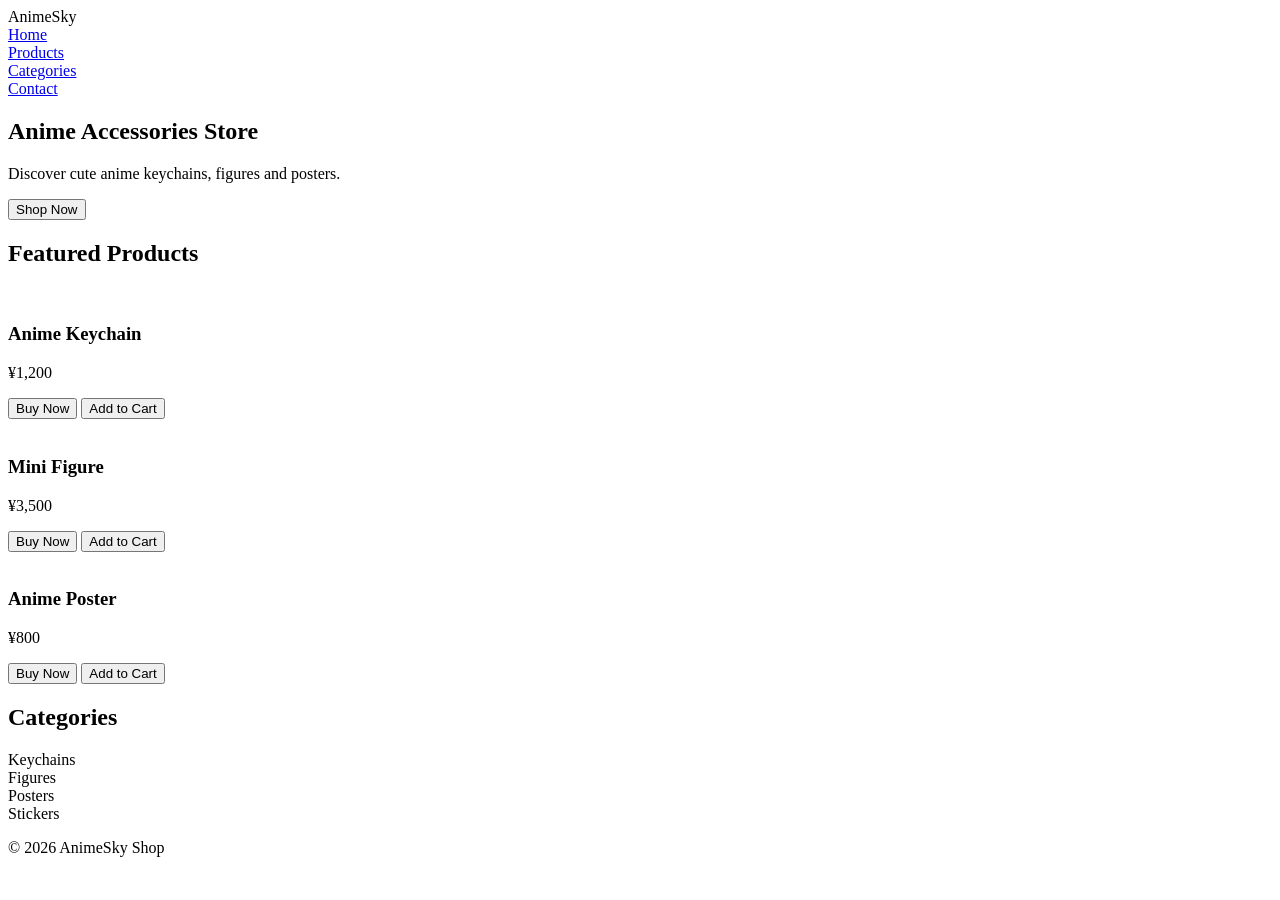
==== index.html @ cdcaaf98 "Add files via upload" ====
<!DOCTYPE html>
<html lang="en">
<head>
    <meta charset="UTF-8">
    <meta name="viewport" content="width=device-width, initial-scale=1.0">
    <title>Anime Sky Shop</title>
    <link rel="stylesheet" href="/assets/css/style.css">
</head>
<body>

    <header class="header">
        <a class="header__logo">AnimeSky</a>

        <nav class="header__nav">
            <div class="header__nav-item">
                <a href="#">Home</a>
            </div>
            
            <div class="header__nav-item">
                <a href="#">Products</a>
            </div>
            
            <div class="header__nav-item">
                <a href="#">Categories</a>
            </div>
           
            <div class="header__nav-item">
                <a href="#">Contact</a>
            </div>
           
        </nav>
    </header>

    <section class="hero">
        <h1>Anime Accessories Store</h1>
        <p>
            Discover cute anime keychains,
            figures and posters.
        </p>

        <button>Shop Now</button>
    </section>

    <main>

        <section class="products">

            <h2>Featured Products</h2>

            <div class="product-grid">

                <div class="product-card">
                    <img class="product-card_img" src="https://via.placeholder.com/200" alt="">
                    <h3>Anime Keychain</h3>
                    <p>¥1,200</p>
                    <!-- Buy/Add button -->
                    <div class="product-card__buttons">
                        <button class="product-card__cart-buy">Buy Now</button>
                        <button class="product-card__add-to-cart">Add to Cart</button>
                    </div>
                </div>

                <div  class="product-card">
                    <img class="product-card_img" src="https://via.placeholder.com/200" alt="">
                    <h3>Mini Figure</h3>
                    <p>¥3,500</p>
                    <!-- Buy/Add button -->
                    <div class="product-card__buttons">
                        <button class="product-card__cart-buy">Buy Now</button>
                        <button class="product-card__add-to-cart">Add to Cart</button>
                    </div>
                </div>

                <div class="product-card">
                    <img class="product-card_img" src="https://via.placeholder.com/200" alt="">
                    <h3>Anime Poster</h3>
                    <p>¥800</p>
                    <!-- Buy/Add button -->
                    <div class="product-card__buttons">
                        <button class="product-card__cart-buy">Buy Now</button>
                        <button class="product-card__add-to-cart">Add to Cart</button>
                    </div>
                </div>

            </div>

        </section>

        <section class="categories">

            <h2>Categories</h2>

            <div class="category-list">

                <div class="category">Keychains</div>
                <div class="category">Figures</div>
                <div class="category">Posters</div>
                <div class="category">Stickers</div>

            </div>

        </section>

    </main>

    <footer>
        <p>© 2026 AnimeSky Shop</p>
    </footer>

</body>
</html>
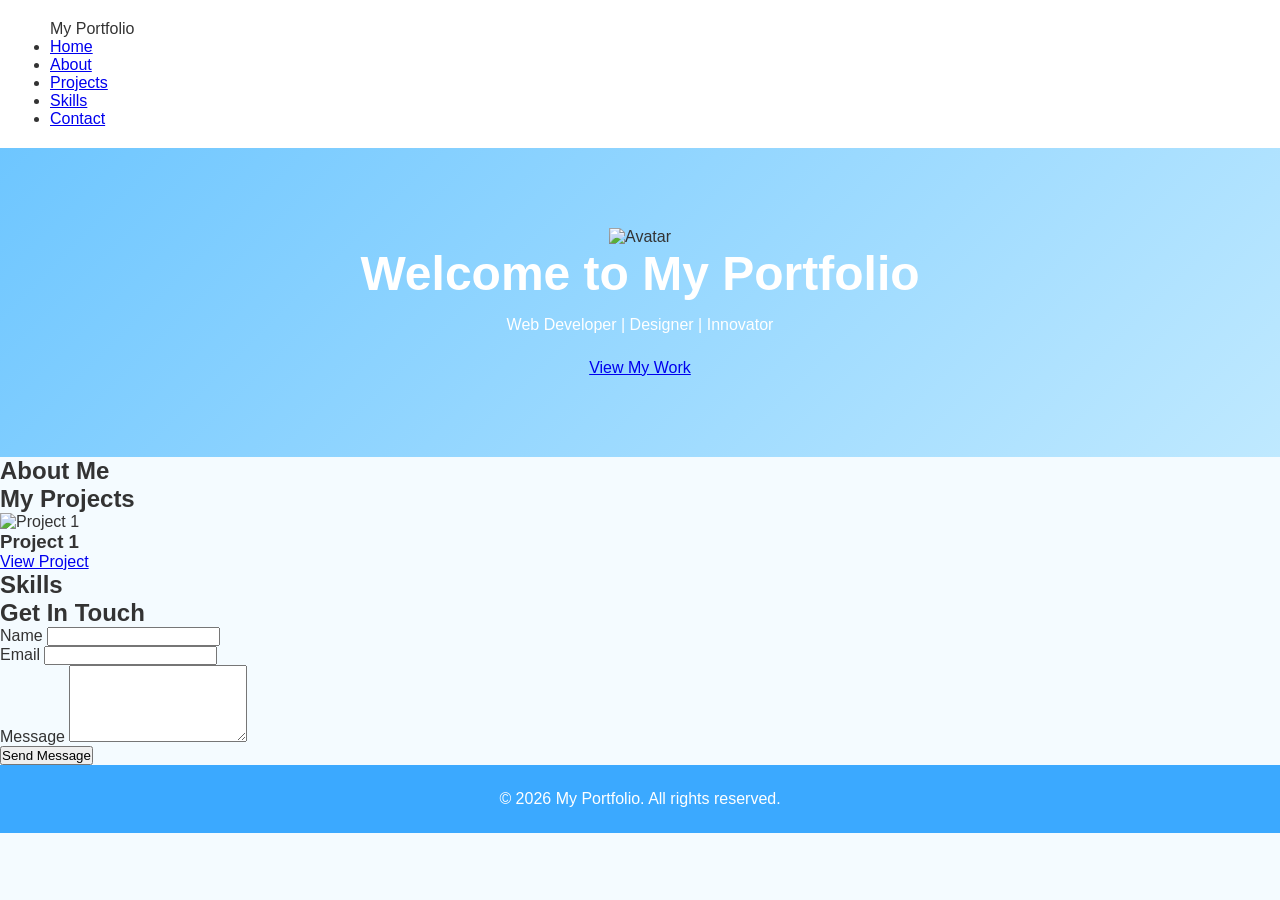
==== commit c0ed3cb1: "Update index.html - Portfolio main page with complete structure" ====
--- a/index.html
+++ b/index.html
@@ -1,111 +1,108 @@
-<!DOCTYPE html>
-<html lang="en">
-<head>
-    <meta charset="UTF-8">
-    <meta name="viewport" content="width=device-width, initial-scale=1.0">
-    <title>Anime Sky Shop</title>
-    <link rel="stylesheet" href="/assets/css/style.css">
-</head>
-<body>
-
-    <header class="header">
-        <a class="header__logo">AnimeSky</a>
-
-        <nav class="header__nav">
-            <div class="header__nav-item">
-                <a href="#">Home</a>
-            </div>
-            
-            <div class="header__nav-item">
-                <a href="#">Products</a>
-            </div>
-            
-            <div class="header__nav-item">
-                <a href="#">Categories</a>
-            </div>
-           
-            <div class="header__nav-item">
-                <a href="#">Contact</a>
-            </div>
-           
-        </nav>
-    </header>
-
-    <section class="hero">
-        <h1>Anime Accessories Store</h1>
-        <p>
-            Discover cute anime keychains,
-            figures and posters.
-        </p>
-
-        <button>Shop Now</button>
-    </section>
-
-    <main>
-
-        <section class="products">
-
-            <h2>Featured Products</h2>
-
-            <div class="product-grid">
-
-                <div class="product-card">
-                    <img class="product-card_img" src="https://via.placeholder.com/200" alt="">
-                    <h3>Anime Keychain</h3>
-                    <p>¥1,200</p>
-                    <!-- Buy/Add button -->
-                    <div class="product-card__buttons">
-                        <button class="product-card__cart-buy">Buy Now</button>
-                        <button class="product-card__add-to-cart">Add to Cart</button>
-                    </div>
-                </div>
-
-                <div  class="product-card">
-                    <img class="product-card_img" src="https://via.placeholder.com/200" alt="">
-                    <h3>Mini Figure</h3>
-                    <p>¥3,500</p>
-                    <!-- Buy/Add button -->
-                    <div class="product-card__buttons">
-                        <button class="product-card__cart-buy">Buy Now</button>
-                        <button class="product-card__add-to-cart">Add to Cart</button>
-                    </div>
-                </div>
-
-                <div class="product-card">
-                    <img class="product-card_img" src="https://via.placeholder.com/200" alt="">
-                    <h3>Anime Poster</h3>
-                    <p>¥800</p>
-                    <!-- Buy/Add button -->
-                    <div class="product-card__buttons">
-                        <button class="product-card__cart-buy">Buy Now</button>
-                        <button class="product-card__add-to-cart">Add to Cart</button>
-                    </div>
-                </div>
-
-            </div>
-
-        </section>
-
-        <section class="categories">
-
-            <h2>Categories</h2>
-
-            <div class="category-list">
-
-                <div class="category">Keychains</div>
-                <div class="category">Figures</div>
-                <div class="category">Posters</div>
-                <div class="category">Stickers</div>
-
-            </div>
-
-        </section>
-
-    </main>
-
-    <footer>
-        <p>© 2026 AnimeSky Shop</p>
-    </footer>
-
-</body>
-</html>+<!DOCTYPE html>
+<html lang="vi">
+<head>
+    <meta charset="UTF-8">
+    <meta name="viewport" content="width=device-width, initial-scale=1.0">
+    <title>My Portfolio</title>
+    <link rel="stylesheet" href="style.css">
+</head>
+<body>
+    <!-- Header/Navigation -->
+    <header>
+        <nav class="navbar">
+            <div class="container">
+                <div class="logo">My Portfolio</div>
+                <ul class="nav-menu">
+                    <li><a href="#home">Home</a></li>
+                    <li><a href="#about">About</a></li>
+                    <li><a href="#projects">Projects</a></li>
+                    <li><a href="#skills">Skills</a></li>
+                    <li><a href="#contact">Contact</a></li>
+                </ul>
+            </div>
+        </nav>
+    </header>
+
+    <!-- Hero Section -->
+    <section id="home" class="hero">
+        <div class="container">
+            <div class="hero-content">
+                <img src="images/avatar.jpg" alt="Avatar" class="avatar">
+                <h1>Welcome to My Portfolio</h1>
+                <p class="subtitle">Web Developer | Designer | Innovator</p>
+                <a href="#projects" class="cta-button">View My Work</a>
+            </div>
+        </div>
+    </section>
+
+    <!-- About Section -->
+    <section id="about" class="about">
+        <div class="container">
+            <h2>About Me</h2>
+            <p class="section-content">
+                <!-- Content will be added here -->
+            </p>
+        </div>
+    </section>
+
+    <!-- Projects Section -->
+    <section id="projects" class="projects">
+        <div class="container">
+            <h2>My Projects</h2>
+            <div class="projects-grid">
+                <div class="project-card">
+                    <img src="images/project1.jpg" alt="Project 1">
+                    <h3>Project 1</h3>
+                    <p class="project-description"><!-- Description will be added here --></p>
+                    <a href="#" class="project-link">View Project</a>
+                </div>
+                <!-- More project cards will be added here -->
+            </div>
+        </div>
+    </section>
+
+    <!-- Skills Section -->
+    <section id="skills" class="skills">
+        <div class="container">
+            <h2>Skills</h2>
+            <div class="skills-grid">
+                <!-- Skills will be added here -->
+            </div>
+        </div>
+    </section>
+
+    <!-- Contact Section -->
+    <section id="contact" class="contact">
+        <div class="container">
+            <h2>Get In Touch</h2>
+            <form class="contact-form">
+                <div class="form-group">
+                    <label for="name">Name</label>
+                    <input type="text" id="name" name="name" required>
+                </div>
+                <div class="form-group">
+                    <label for="email">Email</label>
+                    <input type="email" id="email" name="email" required>
+                </div>
+                <div class="form-group">
+                    <label for="message">Message</label>
+                    <textarea id="message" name="message" rows="5" required></textarea>
+                </div>
+                <button type="submit" class="submit-btn">Send Message</button>
+            </form>
+        </div>
+    </section>
+
+    <!-- Footer -->
+    <footer>
+        <div class="container">
+            <p>&copy; 2026 My Portfolio. All rights reserved.</p>
+            <div class="social-links">
+                <!-- Social media links will be added here -->
+            </div>
+        </div>
+    </footer>
+
+    <script src="script.js"></script>
+</body>
+</html>
--- a/style.css
+++ b/style.css
@@ -0,0 +1,205 @@
+*{
+    margin:0;
+    padding:0;
+    box-sizing:border-box;
+}
+
+body{
+    font-family:Arial, sans-serif;
+    background:#f4fbff;
+    color:#333;
+}
+
+/* HEADER */
+
+header{
+    background:white;
+    padding:20px 50px;
+
+    display:flex;
+    justify-content:space-between;
+    align-items:center;
+
+    box-shadow:0 2px 10px rgba(0,0,0,0.08);
+}
+
+.header__logo {
+    font-size:28px;
+    font-weight:bold;
+    color:#3ba9ff;
+    cursor: pointer;
+}
+
+.header__nav {
+    display:flex;
+    gap:25px;
+}
+
+.header__nav-item a {
+    text-decoration:none;
+    color:#333;
+    font-weight:600;
+    position: relative;
+}
+.header__nav-item a::after {
+    content: "";
+    position: absolute;
+    left: 0;
+    bottom:0;
+    width: 0;
+    height: 2px;
+    background-color: #82d3ff
+;
+    transition: width .3s ease;
+}
+.header__nav-item a:hover::after {
+    width: 100%;
+}
+
+/* HERO */
+
+.hero{
+    text-align:center;
+    padding:80px 20px;
+
+    background:linear-gradient(
+        135deg,
+        #6ec6ff,
+        #bfe9ff
+    );
+}
+
+.hero h1{
+    font-size:48px;
+    margin-bottom:15px;
+    color:white;
+}
+
+.hero p{
+    color:white;
+    margin-bottom:25px;
+}
+
+.hero button{
+    background:white;
+    color:#3ba9ff;
+    border:none;
+    padding:12px 25px;
+    border-radius:30px;
+    cursor:pointer;
+    font-weight:bold;
+}
+
+/* PRODUCT */
+
+.products{
+    padding:60px 50px;
+}
+
+.products h2{
+    text-align:center;
+    margin-bottom:30px;
+}
+
+.product-grid{
+    display:flex;
+    gap:30px;
+    justify-content:center;
+    flex-wrap:wrap;
+}
+
+.product-card{
+    background:white;
+    width:250px;
+
+    border-radius:20px;
+
+    padding:20px;
+
+    text-align:center;
+
+    box-shadow:
+        0 5px 15px rgba(0,0,0,0.08);
+
+    transition:0.3s;
+}
+
+.product-card:hover{
+    transform:translateY(-8px);
+}
+.product-card__cart-buy{
+    padding:8px 19px;
+    margin-top: 8px;
+    border: none;
+    border-radius:30px;
+    cursor: pointer;
+    background-color: #ff9c39e0;
+    color: #484848;
+    font-weight: 600;
+    transition: .3s;
+
+}
+.product-card__cart-buy:hover {
+    background-color: #cf9357e0;
+}
+
+.product-card__add-to-cart {
+    padding:8px 12px;
+    margin-top: 8px;
+    border: none;
+    border-radius:30px;
+    cursor: pointer;
+    background-color: #5fafe8e0;
+    color: #fff;
+    font-weight: 700;
+    transition: .3s;
+}
+.product-card__add-to-cart:hover {
+    background-color: #5195c5e0;
+}
+.product-card_img{
+    width:100%;
+    border-radius:15px;
+}
+
+.product-card h3{
+    margin:15px 0;
+}
+
+/* CATEGORY */
+
+.categories{
+    padding:60px 50px;
+}
+
+.categories h2{
+    text-align:center;
+    margin-bottom:25px;
+}
+
+.category-list{
+    display:flex;
+    justify-content:center;
+    gap:20px;
+    flex-wrap:wrap;
+}
+
+.category{
+    background:#dff4ff;
+    color:#0088dd;
+
+    padding:15px 25px;
+
+    border-radius:30px;
+
+    font-weight:bold;
+}
+
+/* FOOTER */
+
+footer{
+    background:#3ba9ff;
+    color:white;
+    text-align:center;
+    padding:25px;
+}
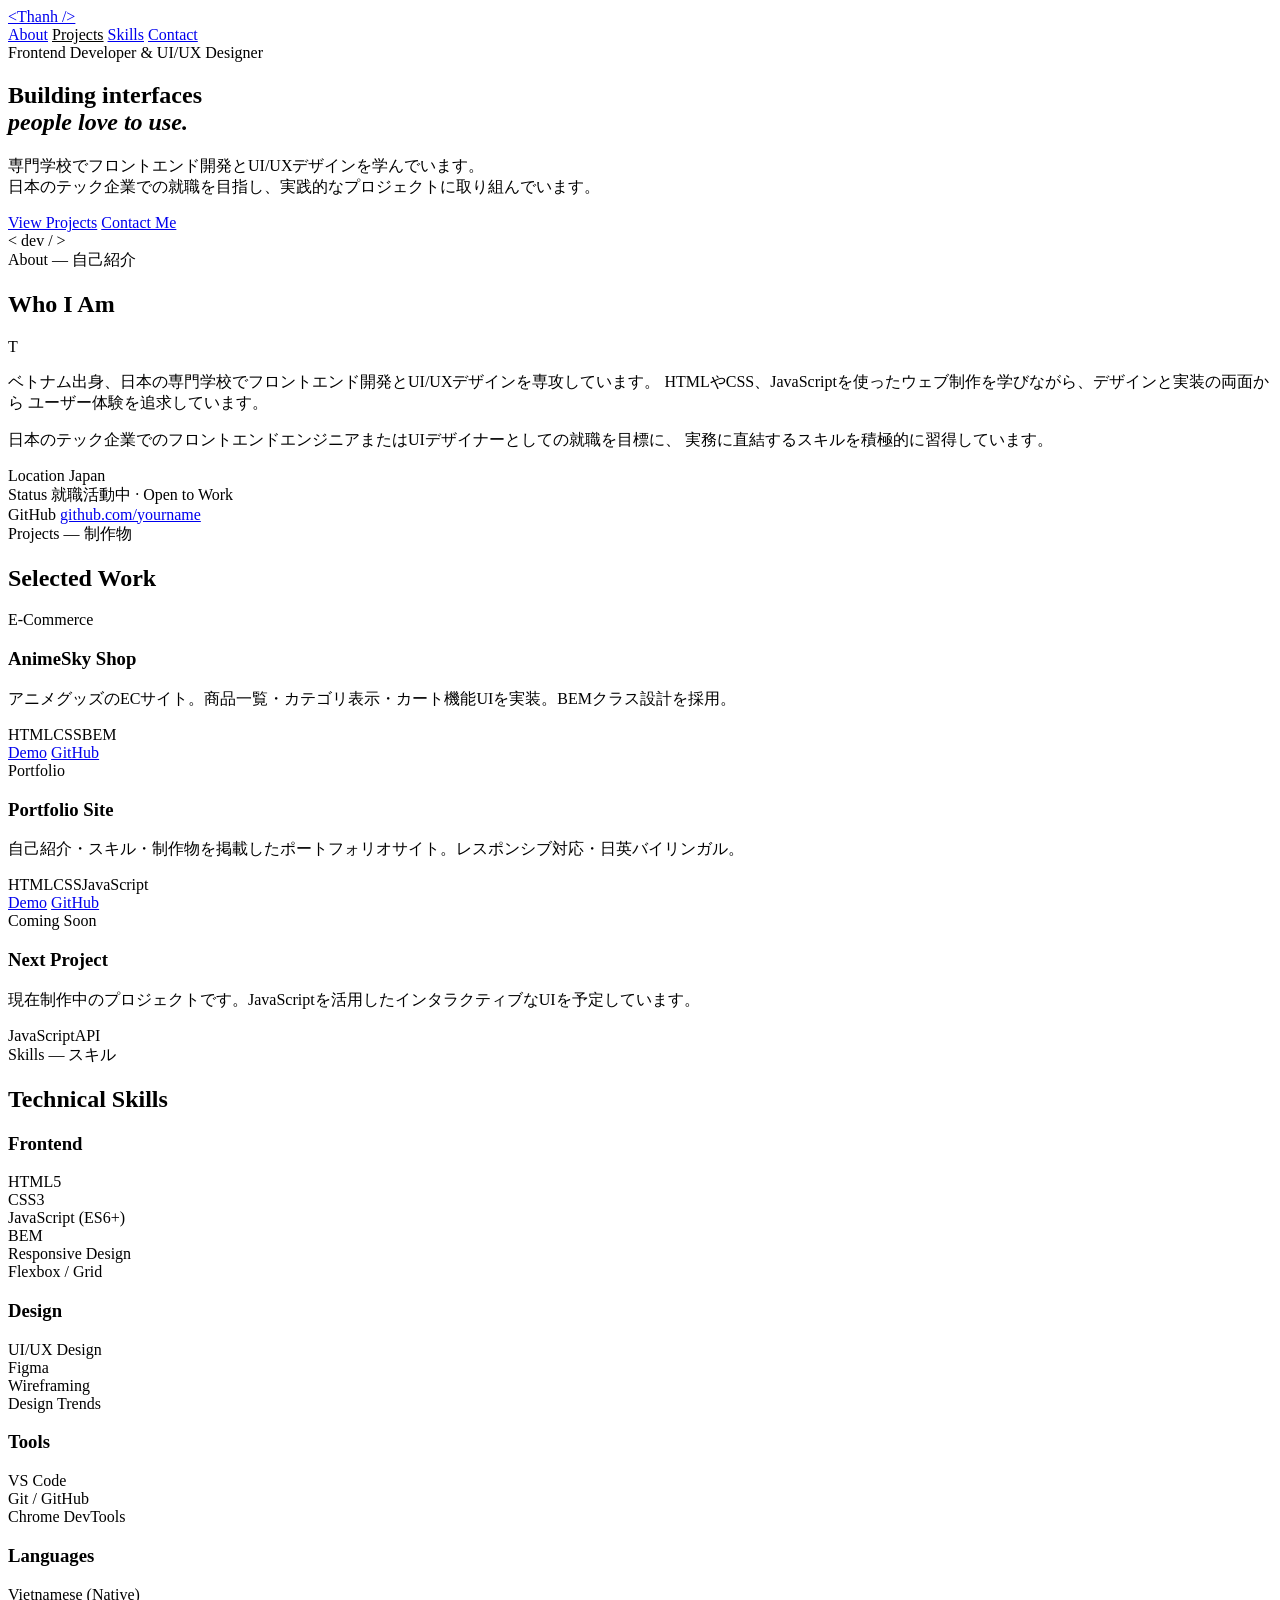
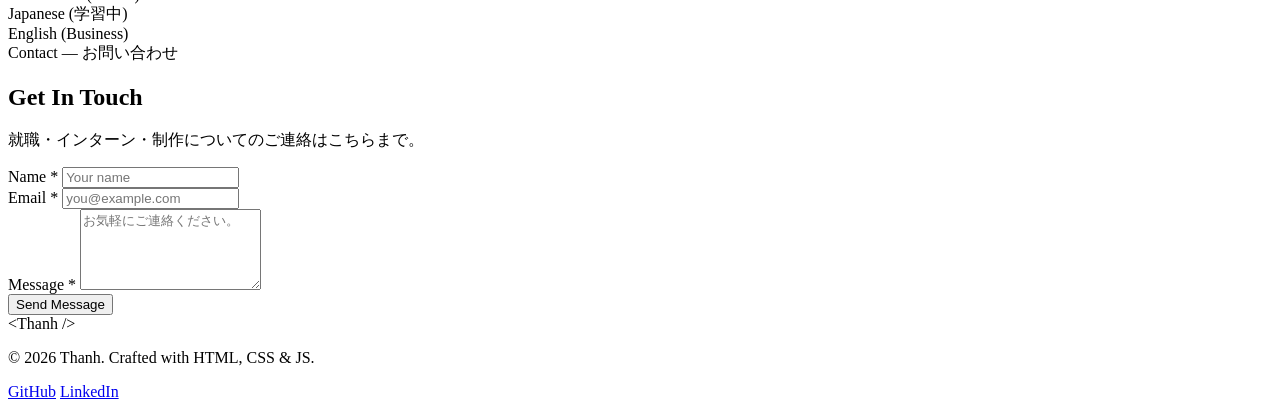
==== commit b8ee5ac0: "Add files via upload" ====
--- a/index.html
+++ b/index.html
@@ -1,104 +1,236 @@
 <!DOCTYPE html>
-<html lang="vi">
+<html lang="ja">
 <head>
     <meta charset="UTF-8">
     <meta name="viewport" content="width=device-width, initial-scale=1.0">
-    <title>My Portfolio</title>
+    <title>Thanh — Frontend Developer & UI/UX Designer</title>
+    <link rel="preconnect" href="https://fonts.googleapis.com">
+    <link href="https://fonts.googleapis.com/css2?family=Noto+Sans+JP:wght@400;500;700&family=Inter:wght@400;500;600;700&display=swap" rel="stylesheet">
     <link rel="stylesheet" href="style.css">
 </head>
 <body>
-    <!-- Header/Navigation -->
-    <header>
-        <nav class="navbar">
-            <div class="container">
-                <div class="logo">My Portfolio</div>
-                <ul class="nav-menu">
-                    <li><a href="#home">Home</a></li>
-                    <li><a href="#about">About</a></li>
-                    <li><a href="#projects">Projects</a></li>
-                    <li><a href="#skills">Skills</a></li>
-                    <li><a href="#contact">Contact</a></li>
-                </ul>
-            </div>
+
+    <!-- Header -->
+    <header class="header">
+        <a class="header__logo" href="#">&lt;Thanh /&gt;</a>
+        <nav class="header__nav">
+            <a href="#about">About</a>
+            <a href="#projects">Projects</a>
+            <a href="#skills">Skills</a>
+            <a href="#contact">Contact</a>
         </nav>
     </header>
 
-    <!-- Hero Section -->
-    <section id="home" class="hero">
-        <div class="container">
-            <div class="hero-content">
-                <img src="images/avatar.jpg" alt="Avatar" class="avatar">
-                <h1>Welcome to My Portfolio</h1>
-                <p class="subtitle">Web Developer | Designer | Innovator</p>
-                <a href="#projects" class="cta-button">View My Work</a>
-            </div>
-        </div>
-    </section>
-
-    <!-- About Section -->
-    <section id="about" class="about">
-        <div class="container">
-            <h2>About Me</h2>
-            <p class="section-content">
-                <!-- Content will be added here -->
+    <!-- Hero -->
+    <section class="hero" id="home">
+        <div class="hero__inner">
+            <span class="hero__label">Frontend Developer &amp; UI/UX Designer</span>
+            <h1 class="hero__title">
+                Building interfaces<br>
+                <em>people love to use.</em>
+            </h1>
+            <p class="hero__sub">
+                専門学校でフロントエンド開発とUI/UXデザインを学んでいます。<br>
+                日本のテック企業での就職を目指し、実践的なプロジェクトに取り組んでいます。
             </p>
-        </div>
-    </section>
-
-    <!-- Projects Section -->
-    <section id="projects" class="projects">
-        <div class="container">
-            <h2>My Projects</h2>
-            <div class="projects-grid">
-                <div class="project-card">
-                    <img src="images/project1.jpg" alt="Project 1">
-                    <h3>Project 1</h3>
-                    <p class="project-description"><!-- Description will be added here --></p>
-                    <a href="#" class="project-link">View Project</a>
-                </div>
-                <!-- More project cards will be added here -->
-            </div>
-        </div>
-    </section>
-
-    <!-- Skills Section -->
-    <section id="skills" class="skills">
-        <div class="container">
-            <h2>Skills</h2>
-            <div class="skills-grid">
-                <!-- Skills will be added here -->
-            </div>
-        </div>
-    </section>
-
-    <!-- Contact Section -->
-    <section id="contact" class="contact">
-        <div class="container">
-            <h2>Get In Touch</h2>
-            <form class="contact-form">
+            <div class="hero__actions">
+                <a href="#projects" class="btn btn--primary">View Projects</a>
+                <a href="#contact" class="btn btn--ghost">Contact Me</a>
+            </div>
+        </div>
+        <div class="hero__bracket" aria-hidden="true">
+            <span class="bracket bracket--open">&lt;</span>
+            <span class="bracket__word">dev</span>
+            <span class="bracket--slash">/</span>
+            <span class="bracket bracket--close">&gt;</span>
+        </div>
+    </section>
+
+    <!-- About -->
+    <section class="section about" id="about">
+        <div class="container">
+            <div class="section__header">
+                <span class="section__eyebrow">About — 自己紹介</span>
+                <h2 class="section__title">Who I Am</h2>
+            </div>
+            <div class="about__grid">
+                <div class="about__avatar-wrap">
+                    <div class="about__avatar-placeholder">T</div>
+                </div>
+                <div class="about__text">
+                    <p>
+                        ベトナム出身、日本の専門学校でフロントエンド開発とUI/UXデザインを専攻しています。
+                        HTMLやCSS、JavaScriptを使ったウェブ制作を学びながら、デザインと実装の両面から
+                        ユーザー体験を追求しています。
+                    </p>
+                    <p>
+                        日本のテック企業でのフロントエンドエンジニアまたはUIデザイナーとしての就職を目標に、
+                        実務に直結するスキルを積極的に習得しています。
+                    </p>
+                    <div class="about__meta">
+                        <div class="about__meta-item">
+                            <span class="about__meta-label">Location</span>
+                            <span>Japan</span>
+                        </div>
+                        <div class="about__meta-item">
+                            <span class="about__meta-label">Status</span>
+                            <span class="status-badge">就職活動中 · Open to Work</span>
+                        </div>
+                        <div class="about__meta-item">
+                            <span class="about__meta-label">GitHub</span>
+                            <a href="https://github.com/" target="_blank" rel="noopener">github.com/yourname</a>
+                        </div>
+                    </div>
+                </div>
+            </div>
+        </div>
+    </section>
+
+    <!-- Projects -->
+    <section class="section projects" id="projects">
+        <div class="container">
+            <div class="section__header">
+                <span class="section__eyebrow">Projects — 制作物</span>
+                <h2 class="section__title">Selected Work</h2>
+            </div>
+            <div class="projects__grid">
+
+                <article class="project-card">
+                    <div class="project-card__img project-card__img--anime">
+                        <span class="project-card__tag">E-Commerce</span>
+                    </div>
+                    <div class="project-card__body">
+                        <h3>AnimeSky Shop</h3>
+                        <p>アニメグッズのECサイト。商品一覧・カテゴリ表示・カート機能UIを実装。BEMクラス設計を採用。</p>
+                        <div class="project-card__stack">
+                            <span>HTML</span><span>CSS</span><span>BEM</span>
+                        </div>
+                        <div class="project-card__links">
+                            <a href="#" class="btn btn--sm">Demo</a>
+                            <a href="https://github.com/" target="_blank" rel="noopener" class="btn btn--sm btn--outline">GitHub</a>
+                        </div>
+                    </div>
+                </article>
+
+                <article class="project-card">
+                    <div class="project-card__img project-card__img--portfolio">
+                        <span class="project-card__tag">Portfolio</span>
+                    </div>
+                    <div class="project-card__body">
+                        <h3>Portfolio Site</h3>
+                        <p>自己紹介・スキル・制作物を掲載したポートフォリオサイト。レスポンシブ対応・日英バイリンガル。</p>
+                        <div class="project-card__stack">
+                            <span>HTML</span><span>CSS</span><span>JavaScript</span>
+                        </div>
+                        <div class="project-card__links">
+                            <a href="#" class="btn btn--sm">Demo</a>
+                            <a href="https://github.com/" target="_blank" rel="noopener" class="btn btn--sm btn--outline">GitHub</a>
+                        </div>
+                    </div>
+                </article>
+
+                <!-- Placeholder for next project -->
+                <article class="project-card project-card--coming">
+                    <div class="project-card__img project-card__img--empty">
+                        <span class="project-card__tag">Coming Soon</span>
+                    </div>
+                    <div class="project-card__body">
+                        <h3>Next Project</h3>
+                        <p>現在制作中のプロジェクトです。JavaScriptを活用したインタラクティブなUIを予定しています。</p>
+                        <div class="project-card__stack">
+                            <span>JavaScript</span><span>API</span>
+                        </div>
+                    </div>
+                </article>
+
+            </div>
+        </div>
+    </section>
+
+    <!-- Skills -->
+    <section class="section skills" id="skills">
+        <div class="container">
+            <div class="section__header">
+                <span class="section__eyebrow">Skills — スキル</span>
+                <h2 class="section__title">Technical Skills</h2>
+            </div>
+            <div class="skills__groups">
+                <div class="skills__group">
+                    <h3 class="skills__group-title">Frontend</h3>
+                    <div class="skills__list">
+                        <div class="skill-chip skill-chip--strong">HTML5</div>
+                        <div class="skill-chip skill-chip--strong">CSS3</div>
+                        <div class="skill-chip skill-chip--strong">JavaScript (ES6+)</div>
+                        <div class="skill-chip">BEM</div>
+                        <div class="skill-chip">Responsive Design</div>
+                        <div class="skill-chip">Flexbox / Grid</div>
+                    </div>
+                </div>
+                <div class="skills__group">
+                    <h3 class="skills__group-title">Design</h3>
+                    <div class="skills__list">
+                        <div class="skill-chip skill-chip--strong">UI/UX Design</div>
+                        <div class="skill-chip">Figma</div>
+                        <div class="skill-chip">Wireframing</div>
+                        <div class="skill-chip">Design Trends</div>
+                    </div>
+                </div>
+                <div class="skills__group">
+                    <h3 class="skills__group-title">Tools</h3>
+                    <div class="skills__list">
+                        <div class="skill-chip skill-chip--strong">VS Code</div>
+                        <div class="skill-chip">Git / GitHub</div>
+                        <div class="skill-chip">Chrome DevTools</div>
+                    </div>
+                </div>
+                <div class="skills__group">
+                    <h3 class="skills__group-title">Languages</h3>
+                    <div class="skills__list">
+                        <div class="skill-chip">Vietnamese (Native)</div>
+                        <div class="skill-chip">Japanese (学習中)</div>
+                        <div class="skill-chip">English (Business)</div>
+                    </div>
+                </div>
+            </div>
+        </div>
+    </section>
+
+    <!-- Contact -->
+    <section class="section contact" id="contact">
+        <div class="container">
+            <div class="section__header">
+                <span class="section__eyebrow">Contact — お問い合わせ</span>
+                <h2 class="section__title">Get In Touch</h2>
+                <p class="section__desc">就職・インターン・制作についてのご連絡はこちらまで。</p>
+            </div>
+            <form class="contact__form" id="contactForm" novalidate>
+                <div class="form-row">
+                    <div class="form-group">
+                        <label for="name">Name <span class="form-required">*</span></label>
+                        <input type="text" id="name" name="name" placeholder="Your name" required>
+                    </div>
+                    <div class="form-group">
+                        <label for="email">Email <span class="form-required">*</span></label>
+                        <input type="email" id="email" name="email" placeholder="you@example.com" required>
+                    </div>
+                </div>
                 <div class="form-group">
-                    <label for="name">Name</label>
-                    <input type="text" id="name" name="name" required>
-                </div>
-                <div class="form-group">
-                    <label for="email">Email</label>
-                    <input type="email" id="email" name="email" required>
-                </div>
-                <div class="form-group">
-                    <label for="message">Message</label>
-                    <textarea id="message" name="message" rows="5" required></textarea>
-                </div>
-                <button type="submit" class="submit-btn">Send Message</button>
+                    <label for="message">Message <span class="form-required">*</span></label>
+                    <textarea id="message" name="message" rows="5" placeholder="お気軽にご連絡ください。" required></textarea>
+                </div>
+                <button type="submit" class="btn btn--primary btn--full">Send Message</button>
             </form>
         </div>
     </section>
 
     <!-- Footer -->
-    <footer>
-        <div class="container">
-            <p>&copy; 2026 My Portfolio. All rights reserved.</p>
-            <div class="social-links">
-                <!-- Social media links will be added here -->
+    <footer class="footer">
+        <div class="container footer__inner">
+            <span class="header__logo">&lt;Thanh /&gt;</span>
+            <p>© 2026 Thanh. Crafted with HTML, CSS &amp; JS.</p>
+            <div class="footer__links">
+                <a href="https://github.com/" target="_blank" rel="noopener">GitHub</a>
+                <a href="#">LinkedIn</a>
             </div>
         </div>
     </footer>
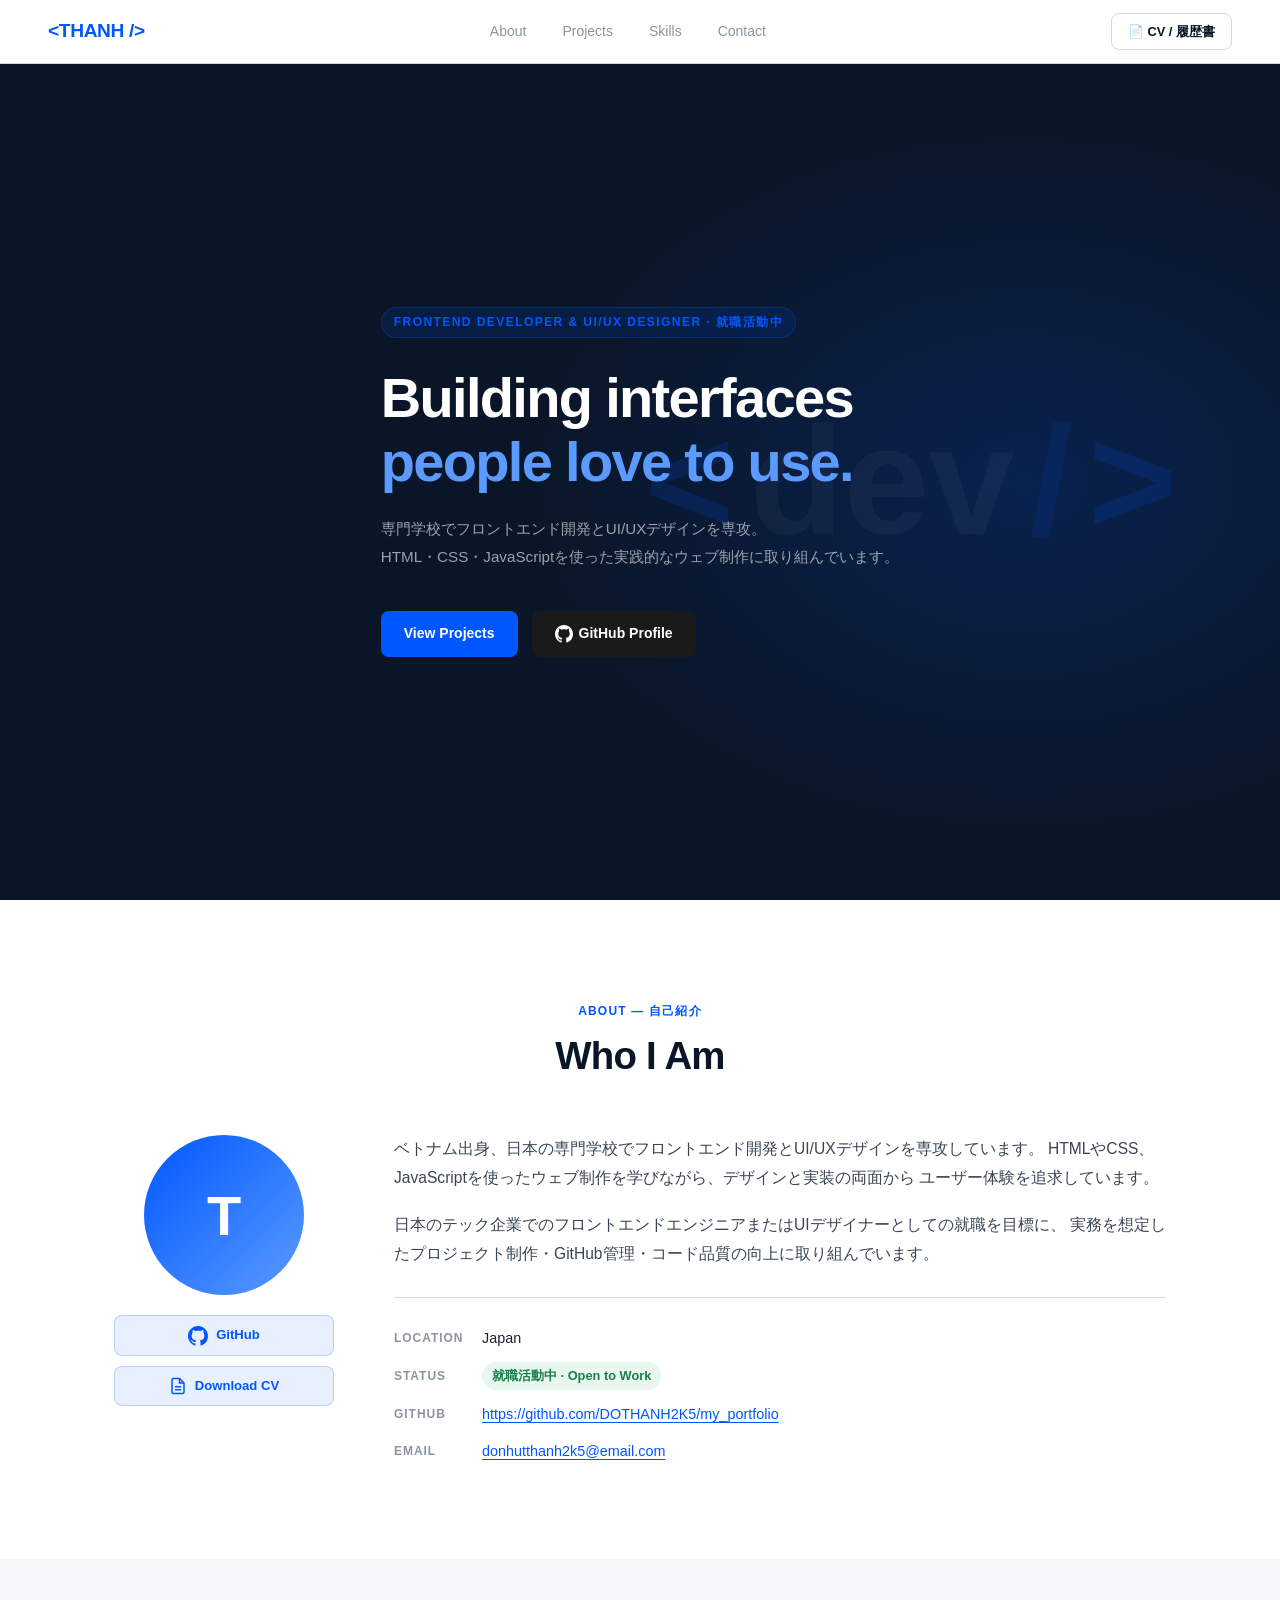
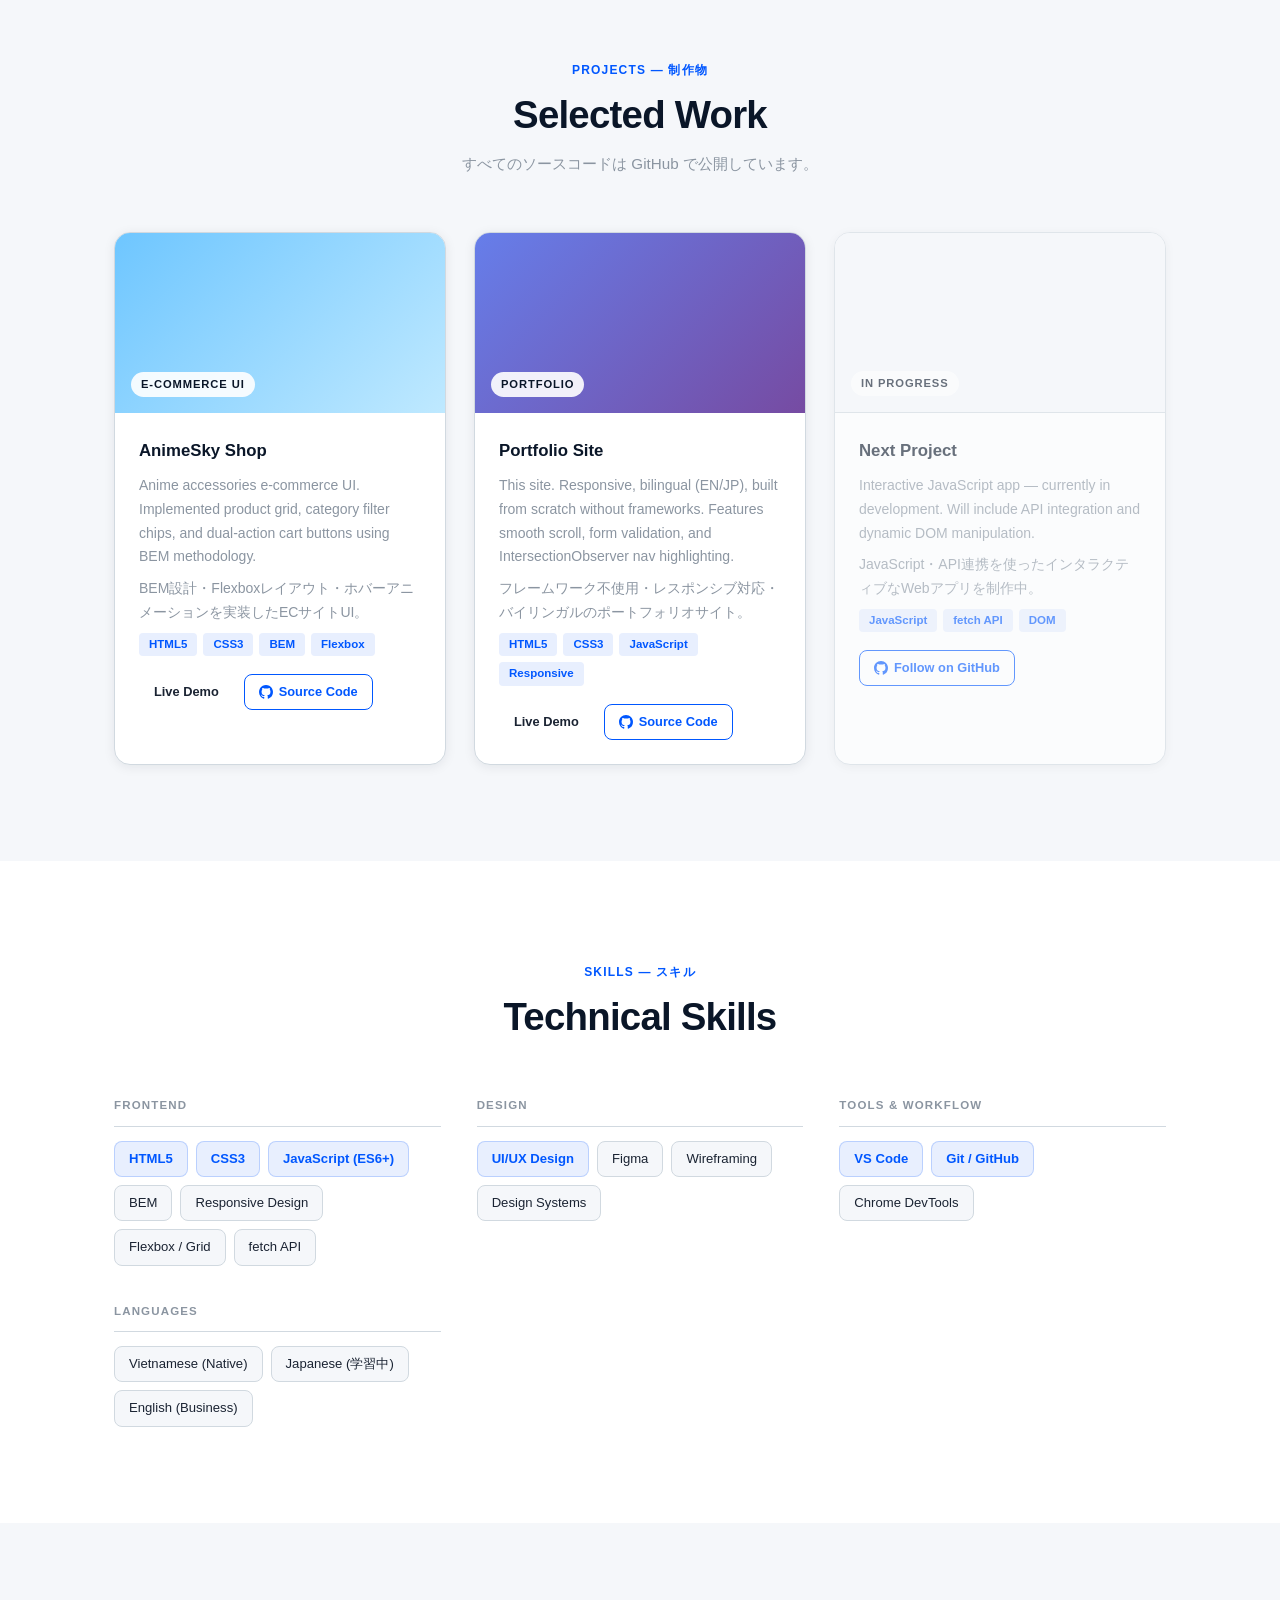
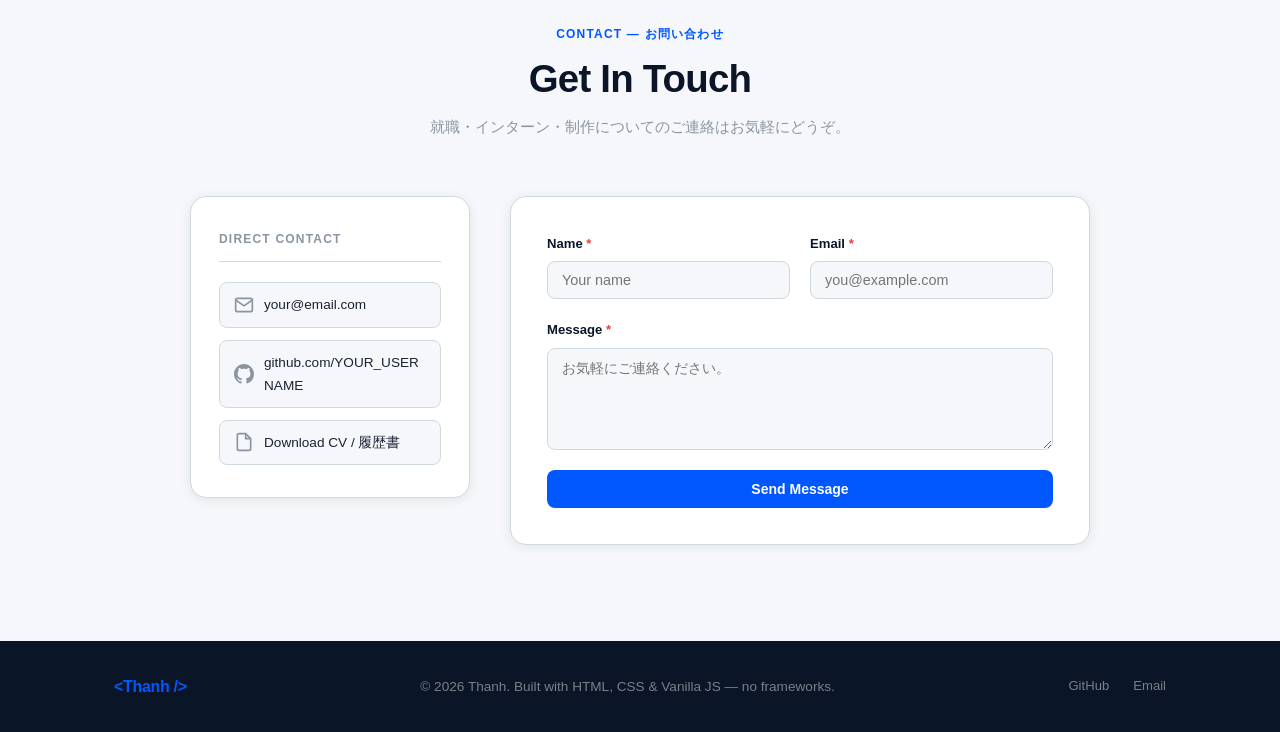
==== commit 3c89cb57: "Initial commit for GitHub Pages deployment" ====
--- a/index.html
+++ b/index.html
@@ -12,30 +12,34 @@
 
     <!-- Header -->
     <header class="header">
-        <a class="header__logo" href="#">&lt;Thanh /&gt;</a>
+        <a class="header__logo" href="#">&lt;THANH /&gt;</a>
         <nav class="header__nav">
             <a href="#about">About</a>
             <a href="#projects">Projects</a>
             <a href="#skills">Skills</a>
             <a href="#contact">Contact</a>
         </nav>
+        <a href="YOUR_CV_LINK_HERE" class="btn btn--cv" target="_blank" rel="noopener">📄 CV / 履歴書</a>
     </header>
 
     <!-- Hero -->
     <section class="hero" id="home">
         <div class="hero__inner">
-            <span class="hero__label">Frontend Developer &amp; UI/UX Designer</span>
+            <span class="hero__label">Frontend Developer &amp; UI/UX Designer · 就職活動中</span>
             <h1 class="hero__title">
                 Building interfaces<br>
                 <em>people love to use.</em>
             </h1>
             <p class="hero__sub">
-                専門学校でフロントエンド開発とUI/UXデザインを学んでいます。<br>
-                日本のテック企業での就職を目指し、実践的なプロジェクトに取り組んでいます。
+                専門学校でフロントエンド開発とUI/UXデザインを専攻。<br>
+                HTML・CSS・JavaScriptを使った実践的なウェブ制作に取り組んでいます。
             </p>
             <div class="hero__actions">
                 <a href="#projects" class="btn btn--primary">View Projects</a>
-                <a href="#contact" class="btn btn--ghost">Contact Me</a>
+                <a href="https://github.com/YOUR_USERNAME" target="_blank" rel="noopener" class="btn btn--github">
+                    <svg width="18" height="18" viewBox="0 0 24 24" fill="currentColor"><path d="M12 0C5.37 0 0 5.37 0 12c0 5.31 3.435 9.795 8.205 11.385.6.105.825-.255.825-.57 0-.285-.015-1.23-.015-2.235-3.015.555-3.795-.735-4.035-1.41-.135-.345-.72-1.41-1.23-1.695-.42-.225-1.02-.78-.015-.795.945-.015 1.62.87 1.845 1.23 1.08 1.815 2.805 1.305 3.495.99.105-.78.42-1.305.765-1.605-2.67-.3-5.46-1.335-5.46-5.925 0-1.305.465-2.385 1.23-3.225-.12-.3-.54-1.53.12-3.18 0 0 1.005-.315 3.3 1.23.96-.27 1.98-.405 3-.405s2.04.135 3 .405c2.295-1.56 3.3-1.23 3.3-1.23.66 1.65.24 2.88.12 3.18.765.84 1.23 1.905 1.23 3.225 0 4.605-2.805 5.625-5.475 5.925.435.375.81 1.095.81 2.22 0 1.605-.015 2.895-.015 3.3 0 .315.225.69.825.57A12.02 12.02 0 0 0 24 12c0-6.63-5.37-12-12-12z"/></svg>
+                    GitHub Profile
+                </a>
             </div>
         </div>
         <div class="hero__bracket" aria-hidden="true">
@@ -56,6 +60,16 @@
             <div class="about__grid">
                 <div class="about__avatar-wrap">
                     <div class="about__avatar-placeholder">T</div>
+                    <div class="about__avatar-links">
+                        <a href="https://github.com/YOUR_USERNAME" target="_blank" rel="noopener" class="about__icon-link">
+                            <svg width="20" height="20" viewBox="0 0 24 24" fill="currentColor"><path d="M12 0C5.37 0 0 5.37 0 12c0 5.31 3.435 9.795 8.205 11.385.6.105.825-.255.825-.57 0-.285-.015-1.23-.015-2.235-3.015.555-3.795-.735-4.035-1.41-.135-.345-.72-1.41-1.23-1.695-.42-.225-1.02-.78-.015-.795.945-.015 1.62.87 1.845 1.23 1.08 1.815 2.805 1.305 3.495.99.105-.78.42-1.305.765-1.605-2.67-.3-5.46-1.335-5.46-5.925 0-1.305.465-2.385 1.23-3.225-.12-.3-.54-1.53.12-3.18 0 0 1.005-.315 3.3 1.23.96-.27 1.98-.405 3-.405s2.04.135 3 .405c2.295-1.56 3.3-1.23 3.3-1.23.66 1.65.24 2.88.12 3.18.765.84 1.23 1.905 1.23 3.225 0 4.605-2.805 5.625-5.475 5.925.435.375.81 1.095.81 2.22 0 1.605-.015 2.895-.015 3.3 0 .315.225.69.825.57A12.02 12.02 0 0 0 24 12c0-6.63-5.37-12-12-12z"/></svg>
+                            GitHub
+                        </a>
+                        <a href="YOUR_CV_LINK_HERE" target="_blank" rel="noopener" class="about__icon-link">
+                            <svg width="18" height="18" viewBox="0 0 24 24" fill="none" stroke="currentColor" stroke-width="2"><path d="M14 2H6a2 2 0 0 0-2 2v16a2 2 0 0 0 2 2h12a2 2 0 0 0 2-2V8z"/><polyline points="14,2 14,8 20,8"/><line x1="16" y1="13" x2="8" y2="13"/><line x1="16" y1="17" x2="8" y2="17"/></svg>
+                            Download CV
+                        </a>
+                    </div>
                 </div>
                 <div class="about__text">
                     <p>
@@ -65,7 +79,7 @@
                     </p>
                     <p>
                         日本のテック企業でのフロントエンドエンジニアまたはUIデザイナーとしての就職を目標に、
-                        実務に直結するスキルを積極的に習得しています。
+                        実務を想定したプロジェクト制作・GitHub管理・コード品質の向上に取り組んでいます。
                     </p>
                     <div class="about__meta">
                         <div class="about__meta-item">
@@ -78,7 +92,11 @@
                         </div>
                         <div class="about__meta-item">
                             <span class="about__meta-label">GitHub</span>
-                            <a href="https://github.com/" target="_blank" rel="noopener">github.com/yourname</a>
+                            <a href="https://github.com/YOUR_USERNAME" target="_blank" rel="noopener">https://github.com/DOTHANH2K5/my_portfolio</a>
+                        </div>
+                        <div class="about__meta-item">
+                            <span class="about__meta-label">Email</span>
+                            <a href="mailto:your@email.com">donhutthanh2k5@email.com</a>
                         </div>
                     </div>
                 </div>
@@ -92,53 +110,83 @@
             <div class="section__header">
                 <span class="section__eyebrow">Projects — 制作物</span>
                 <h2 class="section__title">Selected Work</h2>
+                <p class="section__desc">すべてのソースコードは <a href="https://github.com/YOUR_USERNAME" target="_blank" rel="noopener">GitHub</a> で公開しています。</p>
             </div>
             <div class="projects__grid">
 
+                <!-- Project 1: AnimeSky -->
                 <article class="project-card">
                     <div class="project-card__img project-card__img--anime">
-                        <span class="project-card__tag">E-Commerce</span>
+                        <span class="project-card__tag">E-Commerce UI</span>
                     </div>
                     <div class="project-card__body">
                         <h3>AnimeSky Shop</h3>
-                        <p>アニメグッズのECサイト。商品一覧・カテゴリ表示・カート機能UIを実装。BEMクラス設計を採用。</p>
+                        <p class="project-card__desc--en">
+                            Anime accessories e-commerce UI. Implemented product grid, category filter chips, and dual-action cart buttons using BEM methodology.
+                        </p>
+                        <p class="project-card__desc--ja">
+                            BEM設計・Flexboxレイアウト・ホバーアニメーションを実装したECサイトUI。
+                        </p>
                         <div class="project-card__stack">
-                            <span>HTML</span><span>CSS</span><span>BEM</span>
+                            <span>HTML5</span><span>CSS3</span><span>BEM</span><span>Flexbox</span>
                         </div>
                         <div class="project-card__links">
-                            <a href="#" class="btn btn--sm">Demo</a>
-                            <a href="https://github.com/" target="_blank" rel="noopener" class="btn btn--sm btn--outline">GitHub</a>
+                            <a href="./projects/project_01/index.html" target="_blank" rel="noopener" class="btn btn--sm">Live Demo</a>
+                            <a href="https://github.com/DOTHANH2K5/my_portfolio/blob/main/projects/project_01/index.html" target="_blank" rel="noopener" class="btn btn--sm btn--outline">
+                                <svg width="14" height="14" viewBox="0 0 24 24" fill="currentColor"><path d="M12 0C5.37 0 0 5.37 0 12c0 5.31 3.435 9.795 8.205 11.385.6.105.825-.255.825-.57 0-.285-.015-1.23-.015-2.235-3.015.555-3.795-.735-4.035-1.41-.135-.345-.72-1.41-1.23-1.695-.42-.225-1.02-.78-.015-.795.945-.015 1.62.87 1.845 1.23 1.08 1.815 2.805 1.305 3.495.99.105-.78.42-1.305.765-1.605-2.67-.3-5.46-1.335-5.46-5.925 0-1.305.465-2.385 1.23-3.225-.12-.3-.54-1.53.12-3.18 0 0 1.005-.315 3.3 1.23.96-.27 1.98-.405 3-.405s2.04.135 3 .405c2.295-1.56 3.3-1.23 3.3-1.23.66 1.65.24 2.88.12 3.18.765.84 1.23 1.905 1.23 3.225 0 4.605-2.805 5.625-5.475 5.925.435.375.81 1.095.81 2.22 0 1.605-.015 2.895-.015 3.3 0 .315.225.69.825.57A12.02 12.02 0 0 0 24 12c0-6.63-5.37-12-12-12z"/></svg>
+                                Source Code
+                            </a>
                         </div>
                     </div>
                 </article>
 
+                <!-- Project 2: Portfolio -->
                 <article class="project-card">
                     <div class="project-card__img project-card__img--portfolio">
                         <span class="project-card__tag">Portfolio</span>
                     </div>
                     <div class="project-card__body">
                         <h3>Portfolio Site</h3>
-                        <p>自己紹介・スキル・制作物を掲載したポートフォリオサイト。レスポンシブ対応・日英バイリンガル。</p>
+                        <p class="project-card__desc--en">
+                            This site. Responsive, bilingual (EN/JP), built from scratch without frameworks. Features smooth scroll, form validation, and IntersectionObserver nav highlighting.
+                        </p>
+                        <p class="project-card__desc--ja">
+                            フレームワーク不使用・レスポンシブ対応・バイリンガルのポートフォリオサイト。
+                        </p>
                         <div class="project-card__stack">
-                            <span>HTML</span><span>CSS</span><span>JavaScript</span>
+                            <span>HTML5</span><span>CSS3</span><span>JavaScript</span><span>Responsive</span>
                         </div>
                         <div class="project-card__links">
-                            <a href="#" class="btn btn--sm">Demo</a>
-                            <a href="https://github.com/" target="_blank" rel="noopener" class="btn btn--sm btn--outline">GitHub</a>
+                            <a href="#home" class="btn btn--sm">Live Demo</a>
+                            <a href="https://github.com/YOUR_USERNAME/portfolio" target="_blank" rel="noopener" class="btn btn--sm btn--outline">
+                                <svg width="14" height="14" viewBox="0 0 24 24" fill="currentColor"><path d="M12 0C5.37 0 0 5.37 0 12c0 5.31 3.435 9.795 8.205 11.385.6.105.825-.255.825-.57 0-.285-.015-1.23-.015-2.235-3.015.555-3.795-.735-4.035-1.41-.135-.345-.72-1.41-1.23-1.695-.42-.225-1.02-.78-.015-.795.945-.015 1.62.87 1.845 1.23 1.08 1.815 2.805 1.305 3.495.99.105-.78.42-1.305.765-1.605-2.67-.3-5.46-1.335-5.46-5.925 0-1.305.465-2.385 1.23-3.225-.12-.3-.54-1.53.12-3.18 0 0 1.005-.315 3.3 1.23.96-.27 1.98-.405 3-.405s2.04.135 3 .405c2.295-1.56 3.3-1.23 3.3-1.23.66 1.65.24 2.88.12 3.18.765.84 1.23 1.905 1.23 3.225 0 4.605-2.805 5.625-5.475 5.925.435.375.81 1.095.81 2.22 0 1.605-.015 2.895-.015 3.3 0 .315.225.69.825.57A12.02 12.02 0 0 0 24 12c0-6.63-5.37-12-12-12z"/></svg>
+                                Source Code
+                            </a>
                         </div>
                     </div>
                 </article>
 
-                <!-- Placeholder for next project -->
+                <!-- Project 3: Placeholder -->
                 <article class="project-card project-card--coming">
                     <div class="project-card__img project-card__img--empty">
-                        <span class="project-card__tag">Coming Soon</span>
+                        <span class="project-card__tag">In Progress</span>
                     </div>
                     <div class="project-card__body">
                         <h3>Next Project</h3>
-                        <p>現在制作中のプロジェクトです。JavaScriptを活用したインタラクティブなUIを予定しています。</p>
+                        <p class="project-card__desc--en">
+                            Interactive JavaScript app — currently in development. Will include API integration and dynamic DOM manipulation.
+                        </p>
+                        <p class="project-card__desc--ja">
+                            JavaScript・API連携を使ったインタラクティブなWebアプリを制作中。
+                        </p>
                         <div class="project-card__stack">
-                            <span>JavaScript</span><span>API</span>
+                            <span>JavaScript</span><span>fetch API</span><span>DOM</span>
+                        </div>
+                        <div class="project-card__links">
+                            <a href="https://github.com/YOUR_USERNAME" target="_blank" rel="noopener" class="btn btn--sm btn--outline">
+                                <svg width="14" height="14" viewBox="0 0 24 24" fill="currentColor"><path d="M12 0C5.37 0 0 5.37 0 12c0 5.31 3.435 9.795 8.205 11.385.6.105.825-.255.825-.57 0-.285-.015-1.23-.015-2.235-3.015.555-3.795-.735-4.035-1.41-.135-.345-.72-1.41-1.23-1.695-.42-.225-1.02-.78-.015-.795.945-.015 1.62.87 1.845 1.23 1.08 1.815 2.805 1.305 3.495.99.105-.78.42-1.305.765-1.605-2.67-.3-5.46-1.335-5.46-5.925 0-1.305.465-2.385 1.23-3.225-.12-.3-.54-1.53.12-3.18 0 0 1.005-.315 3.3 1.23.96-.27 1.98-.405 3-.405s2.04.135 3 .405c2.295-1.56 3.3-1.23 3.3-1.23.66 1.65.24 2.88.12 3.18.765.84 1.23 1.905 1.23 3.225 0 4.605-2.805 5.625-5.475 5.925.435.375.81 1.095.81 2.22 0 1.605-.015 2.895-.015 3.3 0 .315.225.69.825.57A12.02 12.02 0 0 0 24 12c0-6.63-5.37-12-12-12z"/></svg>
+                                Follow on GitHub
+                            </a>
                         </div>
                     </div>
                 </article>
@@ -164,6 +212,7 @@
                         <div class="skill-chip">BEM</div>
                         <div class="skill-chip">Responsive Design</div>
                         <div class="skill-chip">Flexbox / Grid</div>
+                        <div class="skill-chip">fetch API</div>
                     </div>
                 </div>
                 <div class="skills__group">
@@ -172,14 +221,14 @@
                         <div class="skill-chip skill-chip--strong">UI/UX Design</div>
                         <div class="skill-chip">Figma</div>
                         <div class="skill-chip">Wireframing</div>
-                        <div class="skill-chip">Design Trends</div>
+                        <div class="skill-chip">Design Systems</div>
                     </div>
                 </div>
                 <div class="skills__group">
-                    <h3 class="skills__group-title">Tools</h3>
+                    <h3 class="skills__group-title">Tools &amp; Workflow</h3>
                     <div class="skills__list">
                         <div class="skill-chip skill-chip--strong">VS Code</div>
-                        <div class="skill-chip">Git / GitHub</div>
+                        <div class="skill-chip skill-chip--strong">Git / GitHub</div>
                         <div class="skill-chip">Chrome DevTools</div>
                     </div>
                 </div>
@@ -201,25 +250,46 @@
             <div class="section__header">
                 <span class="section__eyebrow">Contact — お問い合わせ</span>
                 <h2 class="section__title">Get In Touch</h2>
-                <p class="section__desc">就職・インターン・制作についてのご連絡はこちらまで。</p>
-            </div>
-            <form class="contact__form" id="contactForm" novalidate>
-                <div class="form-row">
+                <p class="section__desc">就職・インターン・制作についてのご連絡はお気軽にどうぞ。</p>
+            </div>
+            <div class="contact__layout">
+                <!-- Direct contact info — employer-first -->
+                <div class="contact__direct">
+                    <h3>Direct Contact</h3>
+                    <div class="contact__links">
+                        <a href="mailto:your@email.com" class="contact__link-item">
+                            <svg width="20" height="20" viewBox="0 0 24 24" fill="none" stroke="currentColor" stroke-width="2"><path d="M4 4h16c1.1 0 2 .9 2 2v12c0 1.1-.9 2-2 2H4c-1.1 0-2-.9-2-2V6c0-1.1.9-2 2-2z"/><polyline points="22,6 12,13 2,6"/></svg>
+                            your@email.com
+                        </a>
+                        <a href="https://github.com/YOUR_USERNAME" target="_blank" rel="noopener" class="contact__link-item">
+                            <svg width="20" height="20" viewBox="0 0 24 24" fill="currentColor"><path d="M12 0C5.37 0 0 5.37 0 12c0 5.31 3.435 9.795 8.205 11.385.6.105.825-.255.825-.57 0-.285-.015-1.23-.015-2.235-3.015.555-3.795-.735-4.035-1.41-.135-.345-.72-1.41-1.23-1.695-.42-.225-1.02-.78-.015-.795.945-.015 1.62.87 1.845 1.23 1.08 1.815 2.805 1.305 3.495.99.105-.78.42-1.305.765-1.605-2.67-.3-5.46-1.335-5.46-5.925 0-1.305.465-2.385 1.23-3.225-.12-.3-.54-1.53.12-3.18 0 0 1.005-.315 3.3 1.23.96-.27 1.98-.405 3-.405s2.04.135 3 .405c2.295-1.56 3.3-1.23 3.3-1.23.66 1.65.24 2.88.12 3.18.765.84 1.23 1.905 1.23 3.225 0 4.605-2.805 5.625-5.475 5.925.435.375.81 1.095.81 2.22 0 1.605-.015 2.895-.015 3.3 0 .315.225.69.825.57A12.02 12.02 0 0 0 24 12c0-6.63-5.37-12-12-12z"/></svg>
+                            github.com/YOUR_USERNAME
+                        </a>
+                        <a href="YOUR_CV_LINK_HERE" target="_blank" rel="noopener" class="contact__link-item">
+                            <svg width="20" height="20" viewBox="0 0 24 24" fill="none" stroke="currentColor" stroke-width="2"><path d="M14 2H6a2 2 0 0 0-2 2v16a2 2 0 0 0 2 2h12a2 2 0 0 0 2-2V8z"/><polyline points="14,2 14,8 20,8"/></svg>
+                            Download CV / 履歴書
+                        </a>
+                    </div>
+                </div>
+                <!-- Form -->
+                <form class="contact__form" id="contactForm" novalidate>
+                    <div class="form-row">
+                        <div class="form-group">
+                            <label for="name">Name <span class="form-required">*</span></label>
+                            <input type="text" id="name" name="name" placeholder="Your name" required>
+                        </div>
+                        <div class="form-group">
+                            <label for="email">Email <span class="form-required">*</span></label>
+                            <input type="email" id="email" name="email" placeholder="you@example.com" required>
+                        </div>
+                    </div>
                     <div class="form-group">
-                        <label for="name">Name <span class="form-required">*</span></label>
-                        <input type="text" id="name" name="name" placeholder="Your name" required>
-                    </div>
-                    <div class="form-group">
-                        <label for="email">Email <span class="form-required">*</span></label>
-                        <input type="email" id="email" name="email" placeholder="you@example.com" required>
-                    </div>
-                </div>
-                <div class="form-group">
-                    <label for="message">Message <span class="form-required">*</span></label>
-                    <textarea id="message" name="message" rows="5" placeholder="お気軽にご連絡ください。" required></textarea>
-                </div>
-                <button type="submit" class="btn btn--primary btn--full">Send Message</button>
-            </form>
+                        <label for="message">Message <span class="form-required">*</span></label>
+                        <textarea id="message" name="message" rows="5" placeholder="お気軽にご連絡ください。" required></textarea>
+                    </div>
+                    <button type="submit" class="btn btn--primary btn--full">Send Message</button>
+                </form>
+            </div>
         </div>
     </section>
 
@@ -227,10 +297,10 @@
     <footer class="footer">
         <div class="container footer__inner">
             <span class="header__logo">&lt;Thanh /&gt;</span>
-            <p>© 2026 Thanh. Crafted with HTML, CSS &amp; JS.</p>
+            <p>© 2026 Thanh. Built with HTML, CSS &amp; Vanilla JS — no frameworks.</p>
             <div class="footer__links">
-                <a href="https://github.com/" target="_blank" rel="noopener">GitHub</a>
-                <a href="#">LinkedIn</a>
+                <a href="https://github.com/YOUR_USERNAME" target="_blank" rel="noopener">GitHub</a>
+                <a href="mailto:your@email.com">Email</a>
             </div>
         </div>
     </footer>
--- a/style.css
+++ b/style.css
@@ -0,0 +1,737 @@
+/* === TOKENS === */
+:root {
+    --navy:    #0A1628;
+    --blue:    #0057FF;
+    --blue-lt: #E8EFFE;
+    --white:   #FFFFFF;
+    --gray-bg: #F5F7FA;
+    --gray-1:  #8B95A1;
+    --gray-2:  #D1D9E0;
+    --text:    #1A2332;
+    --radius:  8px;
+    --radius-lg: 16px;
+    --font-body: 'Noto Sans JP', 'Inter', sans-serif;
+    --font-ui:   'Inter', 'Noto Sans JP', sans-serif;
+    --shadow-card: 0 2px 12px rgba(10,22,40,0.08);
+    --shadow-hover: 0 8px 28px rgba(0,87,255,0.13);
+    --transition: 0.22s ease;
+}
+
+/* === RESET === */
+*, *::before, *::after { margin: 0; padding: 0; box-sizing: border-box; }
+html { scroll-behavior: smooth; }
+
+body {
+    font-family: var(--font-body);
+    background: var(--white);
+    color: var(--text);
+    line-height: 1.7;
+    font-size: 1rem;
+}
+
+a { color: inherit; text-decoration: none; }
+
+.container {
+    max-width: 1100px;
+    margin: 0 auto;
+    padding: 0 24px;
+}
+
+/* === HEADER === */
+.header {
+    position: sticky;
+    top: 0;
+    z-index: 100;
+    background: rgba(255,255,255,0.92);
+    backdrop-filter: blur(12px);
+    border-bottom: 1px solid var(--gray-2);
+    display: flex;
+    justify-content: space-between;
+    align-items: center;
+    padding: 0 48px;
+    height: 64px;
+}
+
+.header__logo {
+    font-family: var(--font-ui);
+    font-size: 1.2rem;
+    font-weight: 700;
+    color: var(--blue);
+    letter-spacing: -0.02em;
+    cursor: pointer;
+}
+
+.header__nav {
+    display: flex;
+    gap: 36px;
+}
+
+.header__nav a {
+    font-family: var(--font-ui);
+    font-size: 0.875rem;
+    font-weight: 500;
+    color: var(--gray-1);
+    transition: color var(--transition);
+    position: relative;
+}
+
+.header__nav a::after {
+    content: '';
+    position: absolute;
+    left: 0; bottom: -4px;
+    width: 0; height: 2px;
+    background: var(--blue);
+    transition: width var(--transition);
+}
+
+.header__nav a:hover { color: var(--text); }
+.header__nav a:hover::after { width: 100%; }
+
+/* === HERO === */
+.hero {
+    min-height: calc(100vh - 64px);
+    background: var(--navy);
+    display: flex;
+    align-items: center;
+    justify-content: center;
+    position: relative;
+    overflow: hidden;
+    padding: 80px 48px;
+}
+
+.hero::before {
+    content: '';
+    position: absolute;
+    inset: 0;
+    background: radial-gradient(ellipse 700px 500px at 80% 50%, rgba(0,87,255,0.18) 0%, transparent 70%);
+    pointer-events: none;
+}
+
+.hero__inner {
+    position: relative;
+    z-index: 2;
+    max-width: 640px;
+}
+
+.hero__label {
+    display: inline-block;
+    font-family: var(--font-ui);
+    font-size: 0.75rem;
+    font-weight: 600;
+    text-transform: uppercase;
+    letter-spacing: 0.12em;
+    color: var(--blue);
+    background: rgba(0,87,255,0.12);
+    border: 1px solid rgba(0,87,255,0.25);
+    padding: 4px 12px;
+    border-radius: 100px;
+    margin-bottom: 28px;
+}
+
+.hero__title {
+    font-size: clamp(2.2rem, 5vw, 3.5rem);
+    font-weight: 700;
+    color: var(--white);
+    line-height: 1.15;
+    letter-spacing: -0.03em;
+    margin-bottom: 20px;
+}
+
+.hero__title em {
+    font-style: normal;
+    color: #5B9BFF;
+}
+
+.hero__sub {
+    font-size: 0.95rem;
+    color: rgba(255,255,255,0.6);
+    margin-bottom: 40px;
+    line-height: 1.85;
+}
+
+.hero__actions {
+    display: flex;
+    gap: 14px;
+    flex-wrap: wrap;
+}
+
+/* Signature bracket element */
+.hero__bracket {
+    position: absolute;
+    right: 8%;
+    top: 50%;
+    transform: translateY(-50%);
+    font-family: var(--font-ui);
+    font-size: clamp(5rem, 12vw, 11rem);
+    font-weight: 700;
+    color: rgba(0,87,255,0.08);
+    user-select: none;
+    pointer-events: none;
+    display: flex;
+    align-items: center;
+    gap: 0.1em;
+    line-height: 1;
+    z-index: 1;
+}
+
+.bracket--open, .bracket--close { color: rgba(0,87,255,0.15); }
+.bracket__word { color: rgba(255,255,255,0.04); }
+.bracket--slash { color: rgba(0,87,255,0.1); }
+
+/* === BUTTONS === */
+.btn {
+    display: inline-flex;
+    align-items: center;
+    gap: 6px;
+    font-family: var(--font-ui);
+    font-size: 0.875rem;
+    font-weight: 600;
+    border-radius: var(--radius);
+    padding: 10px 22px;
+    cursor: pointer;
+    border: 1.5px solid transparent;
+    transition: all var(--transition);
+    text-decoration: none;
+}
+
+.btn--primary {
+    background: var(--blue);
+    color: var(--white);
+}
+.btn--primary:hover {
+    background: #0044CC;
+    transform: translateY(-1px);
+    box-shadow: 0 6px 20px rgba(0,87,255,0.3);
+}
+
+.btn--ghost {
+    background: transparent;
+    color: var(--white);
+    border-color: rgba(255,255,255,0.3);
+}
+.btn--ghost:hover {
+    border-color: var(--white);
+    background: rgba(255,255,255,0.07);
+}
+
+.btn--outline {
+    background: transparent;
+    color: var(--blue);
+    border-color: var(--blue);
+}
+.btn--outline:hover {
+    background: var(--blue-lt);
+}
+
+.btn--sm { padding: 6px 14px; font-size: 0.8rem; }
+.btn--full { width: 100%; justify-content: center; }
+
+.btn--cv {
+    background: transparent;
+    color: var(--navy);
+    border-color: var(--gray-2);
+    font-size: 0.8rem;
+    padding: 7px 16px;
+}
+.btn--cv:hover {
+    background: var(--gray-bg);
+    border-color: var(--gray-1);
+}
+
+.btn--github {
+    background: #1a1a1a;
+    color: var(--white);
+    border-color: transparent;
+}
+.btn--github:hover {
+    background: #333;
+    transform: translateY(-1px);
+}
+
+/* === SECTION COMMON === */
+.section { padding: 96px 0; }
+
+.section__header {
+    text-align: center;
+    margin-bottom: 56px;
+}
+
+.section__eyebrow {
+    display: inline-block;
+    font-family: var(--font-ui);
+    font-size: 0.75rem;
+    font-weight: 600;
+    text-transform: uppercase;
+    letter-spacing: 0.1em;
+    color: var(--blue);
+    margin-bottom: 12px;
+}
+
+.section__title {
+    font-size: clamp(1.75rem, 3vw, 2.4rem);
+    font-weight: 700;
+    color: var(--navy);
+    letter-spacing: -0.02em;
+    line-height: 1.2;
+}
+
+.section__desc {
+    margin-top: 12px;
+    color: var(--gray-1);
+    font-size: 0.95rem;
+}
+
+/* === ABOUT === */
+.about { background: var(--white); }
+
+.about__grid {
+    display: grid;
+    grid-template-columns: 220px 1fr;
+    gap: 60px;
+    align-items: start;
+}
+
+.about__avatar-wrap {
+    display: flex;
+    flex-direction: column;
+    align-items: center;
+    gap: 20px;
+}
+
+.about__avatar-links {
+    display: flex;
+    flex-direction: column;
+    gap: 10px;
+    width: 100%;
+}
+
+.about__icon-link {
+    display: flex;
+    align-items: center;
+    gap: 8px;
+    font-family: var(--font-ui);
+    font-size: 0.82rem;
+    font-weight: 600;
+    color: var(--blue);
+    background: var(--blue-lt);
+    border: 1px solid rgba(0,87,255,0.2);
+    border-radius: var(--radius);
+    padding: 8px 14px;
+    transition: all var(--transition);
+    justify-content: center;
+}
+.about__icon-link:hover {
+    background: var(--blue);
+    color: var(--white);
+}
+
+.about__avatar-placeholder {
+    width: 160px;
+    height: 160px;
+    border-radius: 50%;
+    background: linear-gradient(135deg, var(--blue), #5B9BFF);
+    display: flex;
+    align-items: center;
+    justify-content: center;
+    font-size: 3.5rem;
+    font-weight: 700;
+    color: white;
+    font-family: var(--font-ui);
+}
+
+.about__text p {
+    font-size: 0.975rem;
+    color: #3A4656;
+    margin-bottom: 18px;
+    line-height: 1.85;
+}
+
+.about__meta {
+    display: flex;
+    flex-direction: column;
+    gap: 12px;
+    margin-top: 28px;
+    padding-top: 28px;
+    border-top: 1px solid var(--gray-2);
+}
+
+.about__meta-item {
+    display: flex;
+    align-items: center;
+    gap: 16px;
+    font-size: 0.9rem;
+}
+
+.about__meta-label {
+    font-family: var(--font-ui);
+    font-size: 0.75rem;
+    font-weight: 600;
+    text-transform: uppercase;
+    letter-spacing: 0.08em;
+    color: var(--gray-1);
+    min-width: 72px;
+}
+
+.about__meta-item a {
+    color: var(--blue);
+    text-decoration: underline;
+    text-underline-offset: 3px;
+}
+
+.status-badge {
+    background: #E8F8EF;
+    color: #1A7F4A;
+    font-size: 0.8rem;
+    font-weight: 600;
+    padding: 3px 10px;
+    border-radius: 100px;
+}
+
+/* === PROJECTS === */
+.projects { background: var(--gray-bg); }
+
+.projects__grid {
+    display: grid;
+    grid-template-columns: repeat(auto-fill, minmax(310px, 1fr));
+    gap: 28px;
+}
+
+.project-card {
+    background: var(--white);
+    border-radius: var(--radius-lg);
+    overflow: hidden;
+    box-shadow: var(--shadow-card);
+    border: 1px solid var(--gray-2);
+    transition: transform var(--transition), box-shadow var(--transition);
+}
+
+.project-card:hover {
+    transform: translateY(-5px);
+    box-shadow: var(--shadow-hover);
+}
+
+.project-card--coming { opacity: 0.6; }
+
+.project-card__img {
+    height: 180px;
+    display: flex;
+    align-items: flex-end;
+    padding: 16px;
+    position: relative;
+}
+
+.project-card__img--anime {
+    background: linear-gradient(135deg, #6ec6ff 0%, #bfe9ff 100%);
+}
+
+.project-card__img--portfolio {
+    background: linear-gradient(135deg, #667eea 0%, #764ba2 100%);
+}
+
+.project-card__img--empty {
+    background: var(--gray-bg);
+    border-bottom: 1px solid var(--gray-2);
+}
+
+.project-card__tag {
+    font-family: var(--font-ui);
+    font-size: 0.7rem;
+    font-weight: 700;
+    text-transform: uppercase;
+    letter-spacing: 0.08em;
+    background: rgba(255,255,255,0.9);
+    color: var(--navy);
+    padding: 3px 10px;
+    border-radius: 100px;
+}
+
+.project-card__body {
+    padding: 24px;
+}
+
+.project-card__body h3 {
+    font-size: 1.05rem;
+    font-weight: 700;
+    color: var(--navy);
+    margin-bottom: 8px;
+}
+
+.project-card__body p {
+    font-size: 0.875rem;
+    color: var(--gray-1);
+    line-height: 1.7;
+    margin-bottom: 8px;
+}
+
+.project-card__desc--en {
+    color: var(--text);
+    font-size: 0.875rem;
+    line-height: 1.65;
+    margin-bottom: 6px;
+}
+
+.project-card__desc--ja {
+    font-size: 0.8rem;
+    color: var(--gray-1);
+    line-height: 1.6;
+    margin-bottom: 14px;
+}
+
+.project-card__stack {
+    display: flex;
+    flex-wrap: wrap;
+    gap: 6px;
+    margin-bottom: 18px;
+}
+
+.project-card__stack span {
+    font-family: var(--font-ui);
+    font-size: 0.72rem;
+    font-weight: 600;
+    color: var(--blue);
+    background: var(--blue-lt);
+    padding: 2px 10px;
+    border-radius: 4px;
+}
+
+.project-card__links {
+    display: flex;
+    gap: 10px;
+}
+
+/* === SKILLS === */
+.skills { background: var(--white); }
+
+.skills__groups {
+    display: grid;
+    grid-template-columns: repeat(auto-fill, minmax(240px, 1fr));
+    gap: 36px;
+}
+
+.skills__group-title {
+    font-family: var(--font-ui);
+    font-size: 0.72rem;
+    font-weight: 700;
+    text-transform: uppercase;
+    letter-spacing: 0.1em;
+    color: var(--gray-1);
+    margin-bottom: 14px;
+    padding-bottom: 10px;
+    border-bottom: 1px solid var(--gray-2);
+}
+
+.skills__list {
+    display: flex;
+    flex-wrap: wrap;
+    gap: 8px;
+}
+
+.skill-chip {
+    font-family: var(--font-ui);
+    font-size: 0.82rem;
+    font-weight: 500;
+    padding: 6px 14px;
+    border-radius: var(--radius);
+    background: var(--gray-bg);
+    color: var(--text);
+    border: 1px solid var(--gray-2);
+    transition: all var(--transition);
+}
+
+.skill-chip:hover {
+    background: var(--blue-lt);
+    border-color: rgba(0,87,255,0.2);
+    color: var(--blue);
+}
+
+.skill-chip--strong {
+    background: var(--blue-lt);
+    border-color: rgba(0,87,255,0.2);
+    color: var(--blue);
+    font-weight: 700;
+}
+
+/* === CONTACT === */
+.contact { background: var(--gray-bg); }
+
+.contact__layout {
+    display: grid;
+    grid-template-columns: 280px 1fr;
+    gap: 40px;
+    max-width: 900px;
+    margin: 0 auto;
+    align-items: start;
+}
+
+.contact__direct {
+    background: var(--white);
+    border-radius: var(--radius-lg);
+    border: 1px solid var(--gray-2);
+    box-shadow: var(--shadow-card);
+    padding: 32px 28px;
+}
+
+.contact__direct h3 {
+    font-family: var(--font-ui);
+    font-size: 0.75rem;
+    font-weight: 700;
+    text-transform: uppercase;
+    letter-spacing: 0.1em;
+    color: var(--gray-1);
+    margin-bottom: 20px;
+    padding-bottom: 12px;
+    border-bottom: 1px solid var(--gray-2);
+}
+
+.contact__links {
+    display: flex;
+    flex-direction: column;
+    gap: 12px;
+}
+
+.contact__link-item {
+    display: flex;
+    align-items: center;
+    gap: 10px;
+    font-family: var(--font-ui);
+    font-size: 0.85rem;
+    font-weight: 500;
+    color: var(--text);
+    padding: 10px 14px;
+    border-radius: var(--radius);
+    border: 1px solid var(--gray-2);
+    background: var(--gray-bg);
+    transition: all var(--transition);
+    word-break: break-all;
+}
+.contact__link-item:hover {
+    border-color: var(--blue);
+    color: var(--blue);
+    background: var(--blue-lt);
+}
+.contact__link-item svg {
+    flex-shrink: 0;
+    color: var(--gray-1);
+}
+.contact__link-item:hover svg { color: var(--blue); }
+
+.contact__form {
+    background: var(--white);
+    padding: 36px;
+    border-radius: var(--radius-lg);
+    border: 1px solid var(--gray-2);
+    box-shadow: var(--shadow-card);
+}
+
+.form-row {
+    display: grid;
+    grid-template-columns: 1fr 1fr;
+    gap: 20px;
+}
+
+.form-group {
+    display: flex;
+    flex-direction: column;
+    gap: 6px;
+    margin-bottom: 20px;
+}
+
+.form-group label {
+    font-family: var(--font-ui);
+    font-size: 0.82rem;
+    font-weight: 600;
+    color: var(--navy);
+}
+
+.form-required { color: #E53E3E; }
+
+.form-group input,
+.form-group textarea {
+    font-family: var(--font-body);
+    font-size: 0.9rem;
+    color: var(--text);
+    background: var(--gray-bg);
+    border: 1px solid var(--gray-2);
+    border-radius: var(--radius);
+    padding: 10px 14px;
+    transition: border-color var(--transition), box-shadow var(--transition);
+    resize: vertical;
+}
+
+.form-group input:focus,
+.form-group textarea:focus {
+    outline: none;
+    border-color: var(--blue);
+    box-shadow: 0 0 0 3px rgba(0,87,255,0.1);
+    background: var(--white);
+}
+
+/* === FOOTER === */
+.footer {
+    background: var(--navy);
+    padding: 32px 48px;
+    color: rgba(255,255,255,0.45);
+    font-size: 0.85rem;
+}
+
+.footer__inner {
+    display: flex;
+    justify-content: space-between;
+    align-items: center;
+    flex-wrap: wrap;
+    gap: 16px;
+}
+
+.footer .header__logo { font-size: 1rem; }
+
+.footer__links {
+    display: flex;
+    gap: 24px;
+}
+
+.footer__links a {
+    color: rgba(255,255,255,0.45);
+    font-family: var(--font-ui);
+    font-size: 0.82rem;
+    transition: color var(--transition);
+}
+
+.footer__links a:hover { color: var(--white); }
+
+/* === RESPONSIVE === */
+@media (max-width: 900px) {
+    .contact__layout {
+        grid-template-columns: 1fr;
+    }
+}
+
+@media (max-width: 768px) {
+    .header { padding: 0 20px; }
+    .header__nav { gap: 20px; }
+    .btn--cv { display: none; }
+
+    .hero { padding: 60px 24px; }
+    .hero__bracket { display: none; }
+
+    .about__grid {
+        grid-template-columns: 1fr;
+        gap: 32px;
+        text-align: center;
+    }
+    .about__avatar-links { flex-direction: row; justify-content: center; }
+    .about__icon-link { flex: 1; }
+    .about__meta-item { justify-content: center; }
+
+    .form-row { grid-template-columns: 1fr; }
+    .contact__form { padding: 28px 20px; }
+
+    .footer__inner { flex-direction: column; text-align: center; }
+    .section { padding: 64px 0; }
+}
+
+@media (max-width: 480px) {
+    .hero__title { font-size: 1.9rem; }
+    .header__nav { display: none; }
+    .about__avatar-links { flex-direction: column; }
+    .about__icon-link { flex: unset; }
+}
